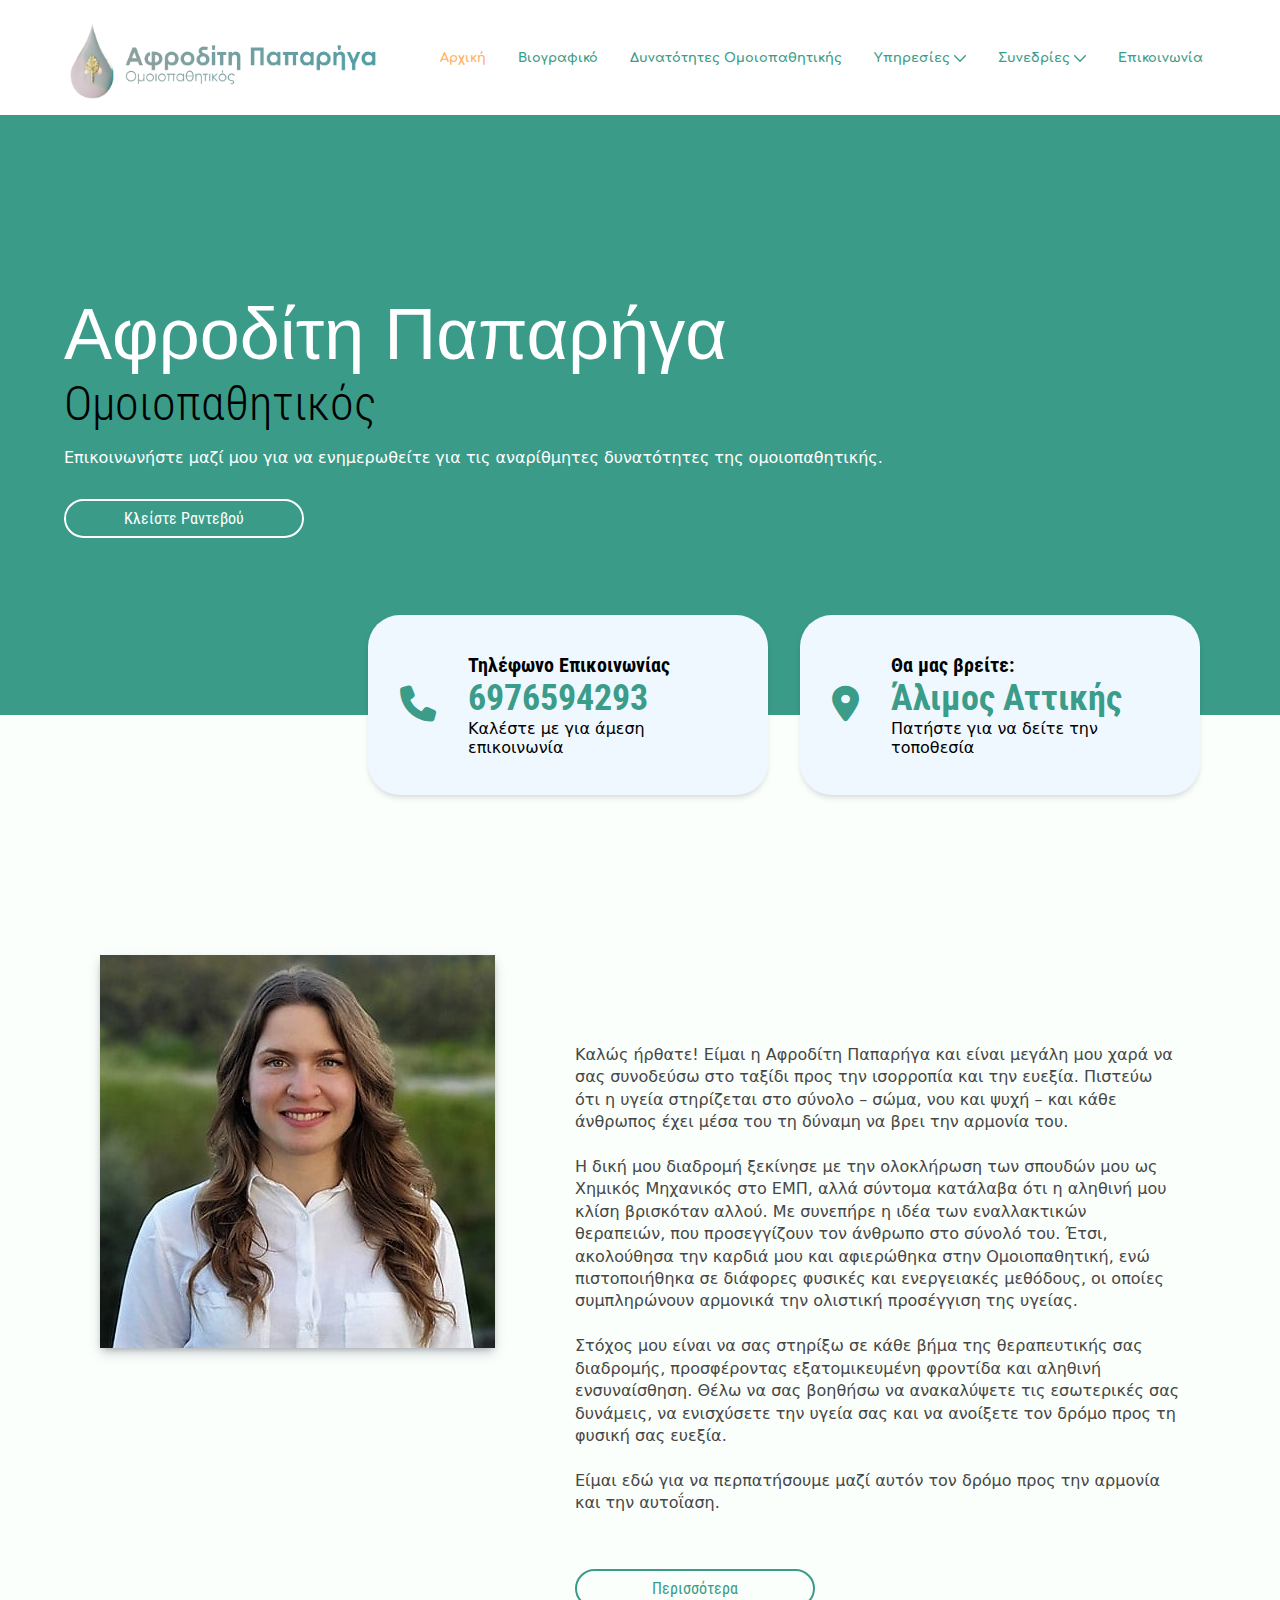
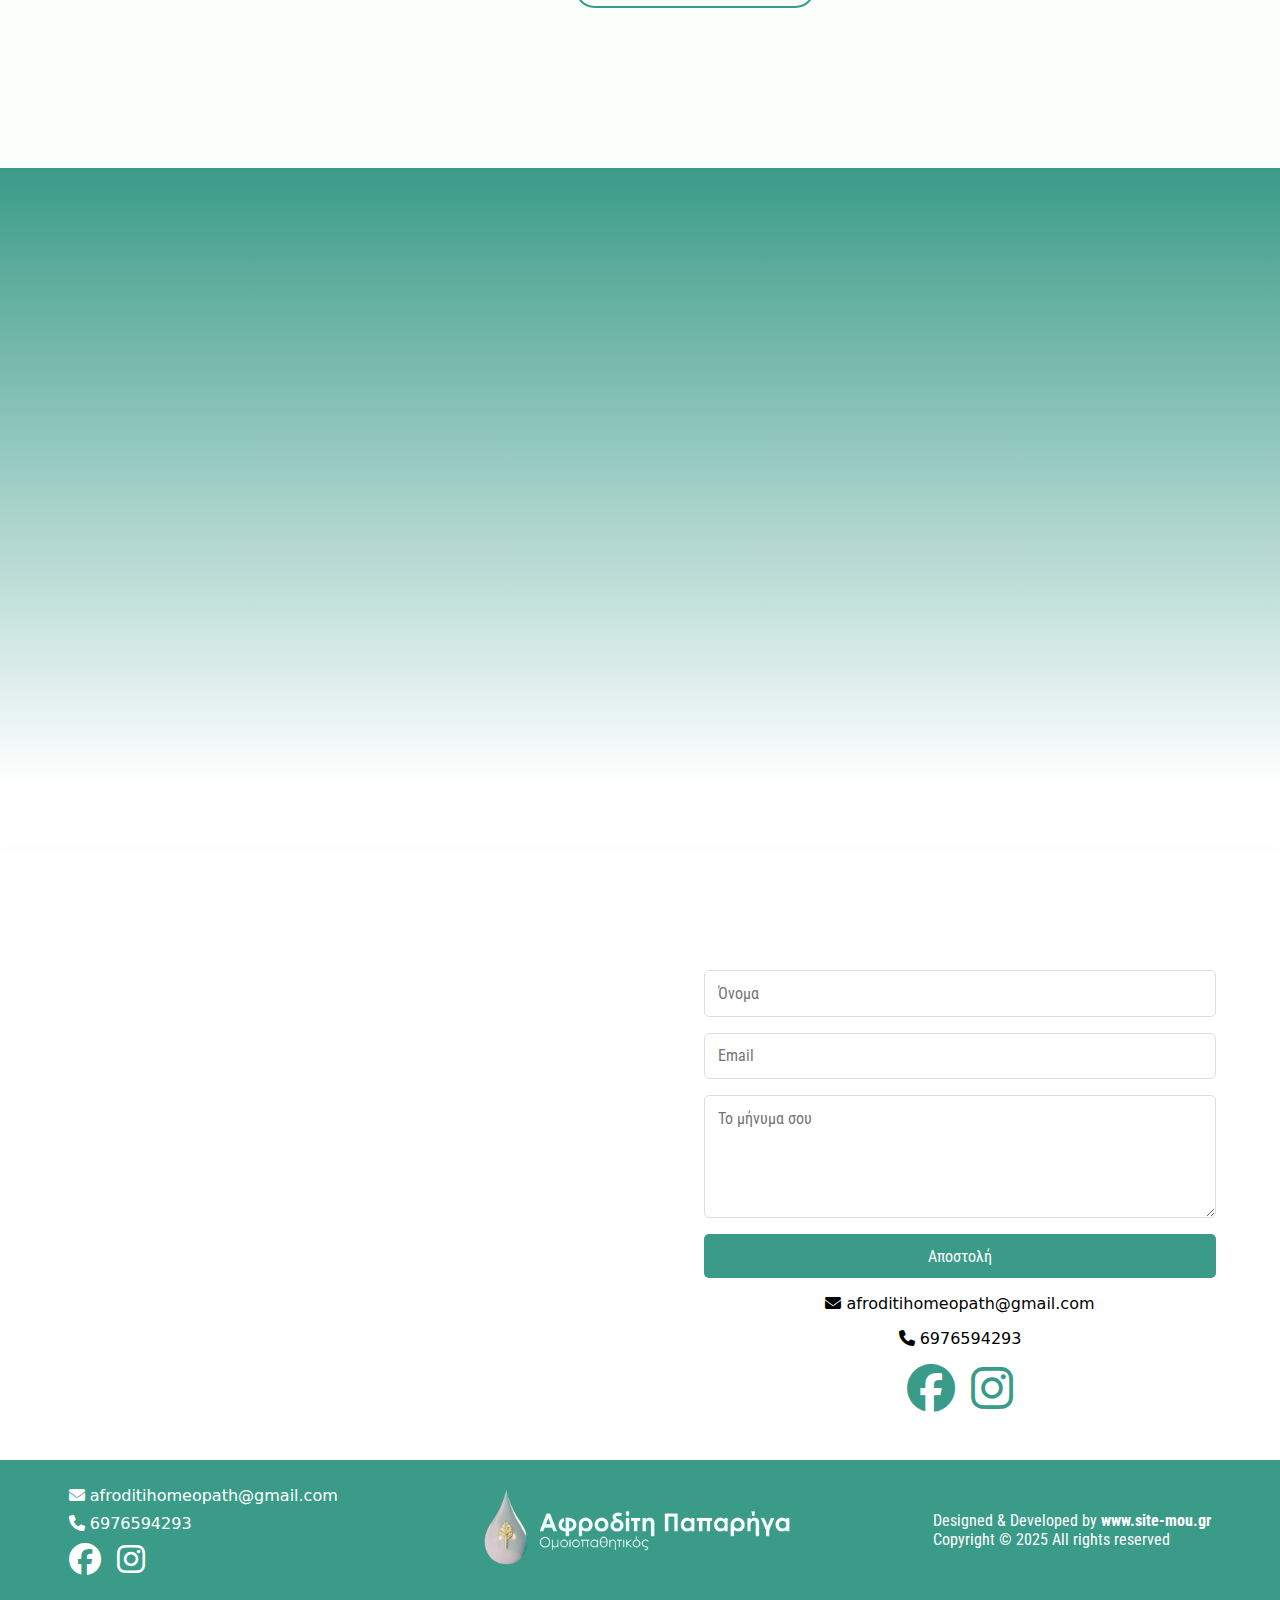
==== index.html @ df39980e "email form" ====
<!DOCTYPE html>
<html lang="en">
<head>
        <!-- SEO Meta Tags -->
    <title>Ομοιοπαθητικός Αφροδίτη Παπαρήγα - Φυσικές Θεραπείες & Ολιστική Υγεία</title>
    <meta name="description" content="Η Αφροδίτη Παπαρήγα, εξειδικευμένη ομοιοπαθητικός, προσφέρει φυσικές θεραπείες και εξατομικευμένη φροντίδα για την αποκατάσταση της υγείας σας. Κλείστε ραντεβού σήμερα!">
    <meta name="keywords" content="ομοιοπαθητικός, φυσικές θεραπείες, ομοιοπαθητική, ολιστική υγεία, Αθήνα">
    <meta name="author" content="Αφροδίτη Παπαρήγα">

    <!-- Open Graph / Facebook -->
    <meta property="og:type" content="website">
    <meta property="og:url" content="https://homeopath-afroditi.netlify.app/">
    <meta property="og:title" content="Ομοιοπαθητικός Αφροδίτη Παπαρήγα - Φυσικές Θεραπείες & Ολιστική Υγεία">
    <meta property="og:description" content="Εξειδικευμένη ομοιοπαθητικός, προσφέροντας εξατομικευμένες θεραπείες για τη φυσική αποκατάσταση της ισορροπίας του οργανισμού.">
    <meta property="og:image" content="https://homeopath-afroditi.netlify.app/images/logo3.png">
    <meta property="og:locale" content="el_GR">
    <meta property="og:site_name" content="Homeopath Afroditi">

    <!-- Twitter -->
    <meta property="twitter:card" content="summary_large_image">
    <meta property="twitter:url" content="https://homeopath-afroditi.netlify.app/">
    <meta property="twitter:title" content="Ομοιοπαθητικός Αφροδίτη Παπαρήγα - Φυσικές Θεραπείες & Ολιστική Υγεία">
    <meta property="twitter:description" content="Εξειδικευμένη ομοιοπαθητικός, προσφέροντας εξατομικευμένες θεραπείες για τη φυσική αποκατάσταση της ισορροπίας του οργανισμού.">
    <meta property="twitter:image" content="https://homeopath-afroditi.netlify.app/images/logo3.png">

    <!-- Structured Data -->
    <script type="application/ld+json">
    {
    "@context": "http://schema.org",
    "@type": "LocalBusiness",
    "name": "Αφροδίτη Παπαρήγα",
    "jobTitle": "Ομοιοπαθητικός",
    "description": "Εξειδικευμένη ομοιοπαθητικός με εμπειρία στην ολιστική προσέγγιση της υγείας, προσφέροντας εξατομικευμένες θεραπείες για τη φυσική αποκατάσταση της ισορροπίας του οργανισμού.",
    "email": "afroditihomeopath@gmail.com",
    "telephone": "+306976594293",
    "url": "https://homeopath-afroditi.netlify.app/",
    "sameAs": [
        "https://www.instagram.com/homeopath_afroditi/",
        "https://www.facebook.com/profile.php?id=100091454679012"
    ],
    "address": {
        "@type": "PostalAddress",
        "addressLocality": "Αθήνα",
        "addressCountry": "GR"
    }
    }
    </script>

    <!-- Breadcrumb Schema -->
    <script src="breadcrumb-schema.js"></script>

    <!-- Sitemap and Robots -->
    <link rel="sitemap" type="application/xml" title="Sitemap" href="https://homeopath-afroditi.netlify.app/sitemap.xml">
    <meta name="robots" content="index, follow">

    <!-- Favicon -->
    <link rel="icon" href="images/favicon.png" type="image/x-icon">
    <meta name="viewport" content="width=device-width, initial-scale=1.0">

    <link rel="stylesheet" href="https://cdnjs.cloudflare.com/ajax/libs/font-awesome/6.4.0/css/all.min.css">
    <link rel="stylesheet" href="/styles.css">
    <link rel="preconnect" href="https://fonts.googleapis.com">
    <link rel="preconnect" href="https://fonts.gstatic.com" crossorigin>
    <link href="https://fonts.googleapis.com/css2?family=Comfortaa:wght@300..700&family=Euphoria+Script&family=Ibarra+Real+Nova:ital,wght@0,400..700;1,400..700&family=Inter:ital,opsz,wght@0,14..32,100..900;1,14..32,100..900&family=Jura:wght@300..700&family=Montserrat:ital,wght@0,100..900;1,100..900&family=Nunito:ital,wght@0,200..1000;1,200..1000&family=Roboto+Condensed:ital,wght@0,100..900;1,100..900&family=Roboto:ital,wght@0,100..900;1,100..900&display=swap" rel="stylesheet">
</head>
<body>
    <header>
        <div class="header home">
            <a href="index.html" class="logo-container">
                <img src="/images/logo.png" alt="Λογότυπο Παπαρήγα Αφροδίτη" class="logo">
            </a>
            <div class="burger-menu">&#9776;</div>
            <nav>
                <ul>
                    <li><a href="index.html" class="nav-item" style="color: #FFB162;">Αρχική</a></li>
                    <li><a href="bio.html" class="nav-item">Βιογραφικό</a></li>
                    <li class="nav-item dropdown">
                        <a href="dunatotites_omoiopathitikis.html" class="nav-link">Δυνατότητες&nbsp;Ομοιοπαθητικής</a>
                        <ul class="dropdown-menu">
                            <li><a href="dunatotites_omoiopathitikis.html#dermatika">Διαχείριση Δερματικών</a></li>
                            <li><a href="dunatotites_omoiopathitikis.html#autoanosa">Διαχείριση Αυτοάνοσων Νοσημάτων</a></li>
                            <li><a href="dunatotites_omoiopathitikis.html#ormonika">Αποκατάσταση Ορμονικής Ισορροπίας</a></li>
                            <li><a href="dunatotites_omoiopathitikis.html#xronia">Αντιμετώπιση Χρόνιων Πόνων</a></li>
                            <li><a href="dunatotites_omoiopathitikis.html#agxos">Διαχείριση Άγχους και Στρες</a></li>
                            <li><a href="dunatotites_omoiopathitikis.html#pepsi">Βελτίωση Πέψης και Υγείας Εντέρου</a></li>
                            <li><a href="dunatotites_omoiopathitikis.html#enisxisi">Ενίσχυση του Ανοσοποιητικού Συστήματος</a></li>
                            <li><a href="dunatotites_omoiopathitikis.html#ipnos">Βελτίωση του Ύπνου</a></li>
                            <li><a href="dunatotites_omoiopathitikis.html#detox">DETOX- Αποτοξίνωση και Καθαρισμός Σώματος</a></li>
                        </ul>
                    </li>
                    <li class="nav-item dropdown">
                        <a href="services/omoiopathitiki.html" class="nav-link">Υπηρεσίες&nbsp;<img src="images/line-angle-down-icon.svg" alt="^"></a>
                        <ul class="dropdown-menu">
                            <li><a href="services/omoiopathitiki.html">Ομοιοπαθητική</a></li>
                            <li><a href="services/fisiki_upostiriksi.html">Συμπληρωματικά Συστήματα Φυσικής Υποστήριξης του οργανισμού</a></li>
                            <li><a href="services/energiakes_therapeies.html">Ενεργειακές Θεραπείες</a></li>
                        </ul>
                    </li>
                    <li class="nav-item dropdown">
                        <a href="services/diazosis.html" class="nav-link">Συνεδρίες&nbsp;<img src="images/line-angle-down-icon.svg" alt="^"></a>
                        <ul class="dropdown-menu">
                            <li><a href="/services/onlinesession.html">Διαδικτυακές Συνεδρίες</a></li>
                            <li><a href="services/diazosis.html">Δια Ζώσης Συνεδρίες</a></li>
                        </ul>
                    </li>
                    <li class="nav-item dropdown-mobile">
                        <div class="nav-link">Δυνατότητες&nbsp;Ομοιοπαθητικής&nbsp;<img src="images/line-angle-down-icon.svg" alt="^"></div>
                        <ul class="dropdown-menu-mobile">
                            <li><a href="dunatotites_omoiopathitikis.html#dermatika">Διαχείριση Δερματικών</a></li>
                            <li><a href="dunatotites_omoiopathitikis.html#autoanosa">Διαχείριση Αυτοάνοσων Νοσημάτων</a></li>
                            <li><a href="dunatotites_omoiopathitikis.html#ormonika">Αποκατάσταση Ορμονικής Ισορροπίας</a></li>
                            <li><a href="dunatotites_omoiopathitikis.html#xronia">Αντιμετώπιση Χρόνιων Πόνων</a></li>
                            <li><a href="dunatotites_omoiopathitikis.html#agxos">Διαχείριση Άγχους και Στρες</a></li>
                            <li><a href="dunatotites_omoiopathitikis.html#pepsi">Βελτίωση Πέψης και Υγείας Εντέρου</a></li>
                            <li><a href="dunatotites_omoiopathitikis.html#enisxisi">Ενίσχυση του Ανοσοποιητικού Συστήματος</a></li>
                            <li><a href="dunatotites_omoiopathitikis.html#ipnos">Βελτίωση του Ύπνου</a></li>
                            <li><a href="dunatotites_omoiopathitikis.html#detox">DETOX- Αποτοξίνωση και Καθαρισμός Σώματος</a></li>
                        </ul>
                    </li>
                    <li class="nav-item dropdown-mobile">
                        <div class="nav-link">Υπηρεσίες&nbsp;<img src="images/line-angle-down-icon.svg" alt="^"></div>
                        <ul class="dropdown-menu-mobile">
                            <li><a href="services/omoiopathitiki.html">Ομοιοπαθητική</a></li>
                            <li><a href="services/fisiki_upostiriksi.html">Συμπληρωματικά Συστήματα Φυσικής Υποστήριξης του οργανισμού</a></li>
                            <li><a href="services/energiakes_therapeies.html">Ενεργειακές Θεραπείες</a></li>
                        </ul>
                    </li>
                    <li class="nav-item dropdown-mobile">
                        <div class="nav-link">Συνεδρίες&nbsp;<img src="images/line-angle-down-icon.svg" alt="^"></div>
                        <ul class="dropdown-menu-mobile">
                            <li><a href="/services/onlinesession.html">Διαδικτυακές Συνεδρίες</a></li>
                            <li><a href="services/diazosis.html">Δια Ζώσης Συνεδρίες</a></li>
                        </ul>
                    </li>                    
                    <li><a href="contact.html" class="nav-item">Επικοινωνία</a></li>
                    <li>
                        <div class="nav-footer">
                            <img src="/images/logo.png" alt="Λογότυπο Αφροδίτη Παπαρήγα" class="logo">

                            <a href="mailto: afroditihomeopath@gmail.com">
                                <p><i class="fas fa-envelope"></i> afroditihomeopath@gmail.com</p>
                            </a>
                            <a href="tel:+306976594293">
                                <p><i class="fas fa-phone"></i> 6976594293</p>
                            </a>
                            <div class="social-icons">
                                <a href="https://www.facebook.com/profile.php?id=100091454679012" class="social-icon" aria-label="Facebook"><i class="fab fa-facebook"></i></a>
                                <a href="https://www.instagram.com/homeopath_afroditi/" class="social-icon" aria-label="Instagram"><i class="fab fa-instagram"></i></a>
                            </div>
                        </div>
                    </li>
                </ul>
            </nav>
        </div>
    </header>

    
    <section class="hero" id="home">
        <div class="hero-left">
            <h1>Αφροδίτη Παπαρήγα</h1>
            <h2>Ομοιοπαθητικός</h2>
            <p>Επικοινωνήστε μαζί μου για να ενημερωθείτε για τις αναρίθμητες δυνατότητες της oμοιοπαθητικής.</p>
            <a href="contact.html"><button class="hero-button">Κλείστε Ραντεβού</button></a>
        </div>
        <div class="hero-right">
            <div class="photo active" style="background-image: url('/images/homeopathy_hero4.jpg');"></div>
            <div class="photo" style="background-image: url('/images/homeopathy_hero5.jpg');"></div>
            <div class="photo" style="background-image: url('/images/homeopathy_hero6.jpg');"></div>
        </div>
        <div class="hero-contact">
            <div class="hero-contact-details">
                <div>
                    <h3><i class="fas fa-phone"></i></h3>
                </div>
                <div class="flex-container">
                    <h5>Τηλέφωνο Επικοινωνίας</h5>
                    <a href="tel:+306976594293">
                        <h3>6976594293</h3>
                    </a>
                    <p>Καλέστε με για άμεση επικοινωνία</p>
                </div>
            </div>
            <div class="hero-contact-location">
                <div>
                    <h3><i class="fas fa-map-marker-alt"></i></h3>
                </div>
                <div class="flex-container">
                    <h5>Θα μας βρείτε:</h5>
                    <a href="https://www.google.com/maps/place/37%C2%B054'56.5%22N+23%C2%B043'15.6%22E/@37.91568,23.7184251,17z/data=!3m1!4b1!4m4!3m3!8m2!3d37.91568!4d23.721?entry=ttu&g_ep=EgoyMDI1MDEyNi4wIKXMDSoASAFQAw%3D%3D">
                        <h3>Άλιμος Αττικής</h3>
                    </a>
                    <p>Πατήστε για να δείτε την τοποθεσία</p>
                </div>
            </div>
        </div>
    </section>

    <section class="about">
        <div class="about-container">
            <img src="images/profile.jpg" alt="Αφροδίτη Παπαρήγα profile photo">
            <div class="liga-logia"> 
                <h2>Σχετικά με εμένα</h2>
                <p>Καλώς ήρθατε! Είμαι η Αφροδίτη Παπαρήγα και είναι μεγάλη μου χαρά να σας
                    συνοδεύσω στο ταξίδι προς την ισορροπία και την ευεξία. Πιστεύω ότι η υγεία
                    στηρίζεται στο σύνολο – σώμα, νου και ψυχή – και κάθε άνθρωπος έχει μέσα του τη
                    δύναμη να βρει την αρμονία του.
                    <br><br>
                    Η δική μου διαδρομή ξεκίνησε με την ολοκλήρωση των σπουδών μου ως Χημικός
                    Μηχανικός στο ΕΜΠ, αλλά σύντομα κατάλαβα ότι η αληθινή μου κλίση βρισκόταν
                    αλλού. Με συνεπήρε η ιδέα των εναλλακτικών θεραπειών, που προσεγγίζουν τον
                    άνθρωπο στο σύνολό του. Έτσι, ακολούθησα την καρδιά μου και αφιερώθηκα στην
                    Ομοιοπαθητική, ενώ πιστοποιήθηκα σε διάφορες φυσικές και ενεργειακές μεθόδους,
                    οι οποίες συμπληρώνουν αρμονικά την ολιστική προσέγγιση της υγείας.
                    
                    <br><br>
                    Στόχος μου είναι να σας στηρίξω σε κάθε βήμα της θεραπευτικής σας διαδρομής,
                    προσφέροντας εξατομικευμένη φροντίδα και αληθινή ενσυναίσθηση. Θέλω να σας
                    βοηθήσω να ανακαλύψετε τις εσωτερικές σας δυνάμεις, να ενισχύσετε την υγεία σας
                    και να ανοίξετε τον δρόμο προς τη φυσική σας ευεξία.
                    
                    <br><br>
                    Είμαι εδώ για να περπατήσουμε μαζί αυτόν τον δρόμο προς την αρμονία και την
                    αυτοΐαση.
                    <br><br>
                </p>
                <a href="bio.html"><button>Περισσότερα</button></a>
            </div>
        </div>
    </section>

    <section class="services" id="services">
        <div class="services-top">
            <div class="services-top-left">
                <h2>Υπηρεσίες</h2>
            </div>
        </div>
        <div class="services-tabs">
            <div class="tab">
                <a href="services/omoiopathitiki.html">
                    <div class="image-container"></div>
                    <div class="tab-container">
                        <h5>Ομοιοπαθητική</h5>
                        <p>Η ομοιοπαθητική είναι ένα φυσικό και ολιστικό θεραπευτικό σύστημα που βασίζεται στην αρχή «το όμοιο θεραπεύει το όμοιο».</p>
                            <h6><b>ΔΙΑΒΑΣΤΕ ΠΕΡΙΣΣΟΤΕΡΑ</b></h6>
                    </div>
                </a>
            </div>
            <div class="tab">
                <a href="services/fisiki_upostiriksi.html">
                    <div class="image-container1"></div>
                    <div class="tab-container">
                        <h5>Φυσική Υποστήριξη Υγείας</h5>
                        <p>Συμπληρωματικά Συστήματα Φυσικής Υποστήριξης του οργανισμού</p>
                        <h6><b>ΔΙΑΒΑΣΤΕ ΠΕΡΙΣΣΟΤΕΡΑ</b></h6>
                    </div>
                </a>
            </div>
            <div class="tab">
                <a href="services/energiakes_therapeies.html">
                    <div class="image-container2"></div>
                    <div class="tab-container">
                        <h5>Ενεργειακές Θεραπείες</h5>
                        <p>Η ενεργειακή θεραπεία αποσκοπεί στο να αποκαταστήσει την αρμονία και ισορροπία στο ενεργειακό, άρα και ψυχοσωματικό, μας πεδίο.</p>
                        <h6><b>ΔΙΑΒΑΣΤΕ ΠΕΡΙΣΣΟΤΕΡΑ</b></h6>
                    </div>
                </a>
            </div>
        </div>
    </section>
    
    <section class="contact">
        <div class="contact-section">
            <div class="map-container">
                <iframe
                src="https://www.google.com/maps/embed?pb=!1m18!1m12!1m3!1d3145.3098784629986!2d23.7109552!3d37.9168548!2m3!1f0!2f0!3f0!3m2!1i1024!2i768!4f13.1!3m3!1m2!1s0x14a1be78a8d1aa9d%3A0xa00bd2f61afa8c0!2sAlimos!5e0!3m2!1sen!2s!4v1617609178933"
                allowfullscreen=""
                    loading="lazy">
                </iframe>
            </div>
            <div class="form-container">
                
                <h2>Στείλτε μας μήνυμα</h2>
                <form name="contact" method="POST" data-netlify="true">
                    <input type="text" name="name" placeholder="Όνομα" required>
                    <input type="email" name="email" placeholder="Email" required>
                    <textarea name="message" rows="5" placeholder="Το μήνυμα σου" required></textarea>
                    <button type="submit">Αποστολή</button>
                </form>
                <div class="social-container">
                    <p><i class="fas fa-envelope"></i> afroditihomeopath@gmail.com</p>
                    <p><i class="fas fa-phone"></i> 6976594293</p>
                    <div class="social-icons">
                        <a href="https://www.facebook.com/profile.php?id=100091454679012" class="social-icon" aria-label="Facebook"><i class="fab fa-facebook"></i></a>
                        <a href="https://www.instagram.com/homeopath_afroditi/" class="social-icon" aria-label="Instagram"><i class="fab fa-instagram"></i></a>
                    </div>
                </div>
            </div>
        </div>
    </section>

    <footer class="footer">
        <div class="footer-left">
            <p><i class="fas fa-envelope"></i> afroditihomeopath@gmail.com</p>
            <p><i class="fas fa-phone"></i> 6976594293</p>
            <div class="social-icons">
                <a href="https://www.facebook.com/profile.php?id=100091454679012" class="social-icon" aria-label="Facebook"><i class="fab fa-facebook"></i></a>
                <a href="https://www.instagram.com/homeopath_afroditi/" class="social-icon" aria-label="Instagram"><i class="fab fa-instagram"></i></a>
            </div>
        </div>
        <a href="index.html"><img src="images/logo_white.png" alt="Αφροδίτη Παπαρήγα λευκό logo" class="footer-logo"></a>

        <div class="footer-rights">
            <div class="copy">Designed & Developed by <a href="https://www.site-mou.gr/"><b>www.site-mou.gr</b></a>            </div>
            <div class="copy"> Copyright © 2025 All rights reserved</div>
        </div>
    </footer>
    <script src="script.js" defer></script>

</body>
</html>
---- styles.css ----
*{
    margin: 0;
    padding: 0;
    box-sizing: border-box;
    font-family:'Roboto Condensed', 'PFDinDisplayPro-Regular',system-ui;
}

@font-face {
    font-family: 'PFDinDisplayPro-Regular';
    font-style: normal;
    font-weight: normal;
    src: local('PFDinDisplayPro-Regular'), url('PFDinDisplayPro-Regular.woff') format('woff');
}

h1{ font-size: 72px;
    opacity: 0;
    transform: translateY(100px);
    transition: opacity 1s ease, transform 1s ease;}

h2{ font-size: 48px;
    opacity: 0;
    transform: translateY(50px);
    transition: opacity 1s ease, transform 1s ease;}

h3{ font-size: 36px;}

h4{ font-size: 24px;}

h5{ font-size: 20px;}

h6{ font-size: 16px;}

p{
    font-size: 1rem;
    font-weight: 300;
    font-family: system-ui, -apple-system, BlinkMacSystemFont, 'Segoe UI', Roboto, Oxygen, Ubuntu, Cantarell, 'Open Sans', 'Helvetica Neue', sans-serif;
}

/* HERO SECTION  */
.hero{
    background-color: #3A9B88;
    position: relative;
}
.hero-left{
    height: 100%;
    position: absolute;
    top: 0rem;
    z-index: 1;
    display: flex;
    flex-direction: column;
    align-items: start;
    justify-content: center;
    padding-left: 4rem;
}
.hero h1{
    color: white;
    font-family: 'Georgia',sans-serif;
    font-weight: 400;
}
.hero h2{
    margin-bottom: 1rem;
    font-weight: 300;
    /* font-family: 'Georgia',sans-serif; */

}
.hero-right{
    width: 100%;
    position: relative;
    height: 600px; 
    overflow: hidden;
}
.hero p{
    color: white;
    margin-bottom: 2rem;
    font-family:'' system-ui, -apple-system, BlinkMacSystemFont, 'Segoe UI', Roboto, Oxygen, Ubuntu, Cantarell, 'Open Sans', 'Helvetica Neue', sans-serif;
}
.photo {
    position: absolute;
    top: 0;
    left: 0;
    width: 100%;
    height: 100%;
    background-size: cover;
    background-position: center;
    opacity: 0;
    transform: scale(0.9);
    transition: transform 5s ease, opacity 3s ease;
  }
  
  .photo.active {
    opacity: 1;
    transform: scale(1.2); 
  }

    h1.show{
        opacity: 1;
        transform: translateY(0);
    }
    h2.show{
        opacity: 1;
        transform: translateY(0);
    }
    .hero-contact{
        position: absolute;
        width: 100%;
        bottom: -5rem;
        z-index: 999;
        display: flex;
        align-items: center;
        justify-content: end;
        gap: 2rem;
        padding-right: 5rem;
    }
    .hero-contact p{
        color: black;
    }
    .hero-contact-details, .hero-contact-location{
        display: flex;
        background-color: rgba(240, 248, 255,1);
        flex-direction: row;
        align-items: center;
        justify-content: center;
        border-radius: 2rem;
        padding: 1rem 2rem;
        gap: 2rem;
        width: 400px;
        height: 180px;
        box-shadow: rgba(0, 0, 0, 0.1) 0px 4px 6px -1px, rgba(0, 0, 0, 0.06) 0px 2px 4px -1px;
    }
    .hero-contact-social{
        display: flex;
        background-color: rgba(240, 248, 255,1);
        flex-direction: column;
        align-items: center;
        justify-content: center;
        border-radius: 2rem;
        padding: 1rem 2rem;
        gap: 0;
        width: 400px;
        height: 180px;
        box-shadow: rgba(0, 0, 0, 0.1) 0px 4px 6px -1px, rgba(0, 0, 0, 0.06) 0px 2px 4px -1px;
    }
    .hero-contact-social .social-icons i{
        font-size: 4rem;
    }
    .hero-contact h3{
        color: #3a9c89;
    }
    .hero-contact h1{
        color: hsl(168, 46%, 42%);
    }
    .hero-contact a{
        text-decoration: none;
    }

    .flex-container{
        display: flex;
        flex-direction: column;
        align-items: start;
        height: 100%;
        justify-content:center;
    }
    .flex-container p{
        margin: 0;
    }

@media (width<1000px) {
    .hero-contact{
        position: absolute;
        gap: 1rem;
        padding-right: 0;
        justify-content: center;
    }
    .hero-contact-details, .hero-contact-location, .hero-contact-social{
        width: 340px;
        height: 160px;
    }
    .hero-contact h3{
        font-size: 28px;
    }
    .hero-contact h1{
        font-size: 3rem;
    }
    .hero-contact a{
        text-decoration: none;
    }
    
}
@media (width<550px) {
    .hero-contact p, .hero-contact h5{
        display: none;
    }
    .bio  .hero-contact p{
        display: block;
    }
    .hero p {
        max-width: 300px;
    }
    .hero-right{
        height: 520px;
    }
    .hero-contact-details, .hero-contact-location, .hero-contact-social{
        width: 160px;
        height: 70px;
        padding: 1rem;
        gap: 1rem;
    }
    .hero-contact h3{
        font-size: 18px;
    }
    .hero h1{
        font-size: 3rem;
    }
    .hero-contact h1{
        font-size: 1.5rem;
    }
    .hero h2{
        font-size: 2.2rem;
        font-weight: 400;
    }
    .hero-contact a{
        text-decoration: none;
    }    
    .hero-contact{
        bottom: -2rem;
        z-index: 999;
        display: flex;
        align-items: center;
        justify-content: center;
        gap: 1rem;
    }
}

/* HEADER */

header{
    width: 100%;
}
.header{
    max-width: 1200px;
    margin: 0 auto;
    height: 115px;
    display: flex;
    flex-direction: row;
    align-items: center;
    justify-content: space-around;
    position: relative;
}
.logo{
    width: auto;
    height: 5rem;
}
.logo-container{
    padding-top:
    0.8rem;
}

/* BUTTONS */
button{
    padding: 0.5rem 1rem;
    width: 15rem;
    border: none;
    border-radius: 2rem;
    font-size: 1rem;
    font-weight: 400;
    cursor: pointer;
    background-color: transparent;
    border: 2px solid white;
    color: white;
    transition: background-color ease 0.3s ;
}
button:hover{
    background-color: rgba(199, 199, 199,0.2);
}
.hero-button{
    opacity: 0;
    transform: translateY(150px);
    transition: opacity 1s ease, transform 1s ease;
}
.hero-button.show{
    opacity: 1;
    transform: translateY(0);
}


/* NAVIGATION */


nav ul{
    display: flex;
    align-items: center;   
}
nav li{
    list-style-type: none;
}
nav a{
    text-decoration: none;
    color: #3a9c89;
    font-size: 0.8rem;
    font-weight: 700;
    transition: color 0.3s ease;
    padding: 0.5rem 1rem;
    border-radius: 1rem;
    font-family: 'Comfortaa';
    letter-spacing: normal;
}
nav a:hover, .dropdown-mobile .nav-link:hover{
    color: #aa9242;
}
.nav-footer{
    display: none;
}

.nav-footer .social-icons{
    margin-left: 0.5rem;
    gap: 1rem;
    width: min-content;
}

hr{
    display: none;
}
nav img{
    width: 12px;
}
.burger-menu{
    display: none;
}
.dropdown-menu {
    display: none;
    position: absolute;
    top: 100%;
    /* left: 0; */
    background-color:#2d5e50  ;
    box-shadow: 0 4px 6px rgba(0, 0, 0, 0.1);
    padding: 1rem 0.6rem;
    border-radius: 1rem;
    list-style: none;
    z-index: 1000;
    width: 400px;
    opacity: 0;
    transform: translateY(100px);
    transition: opacity 1s ease-in-out, transform 1s ease-in-out;
}

.dropdown-menu.show{
    display: block;
    opacity: 1;
    transform: translateY(-42px);
}
/* Στυλ για τα items του dropdown */
.dropdown-menu li {
    padding: 2px 16px;
}

.dropdown-menu li a {
    text-decoration: none;
    color: #ffffff;
    display: block;
    font-size: 0.9rem;
    font-weight: 600;
    line-height: 20px;
}

.dropdown-menu li a:hover {
    background-color: #9EC1E4;
    border-radius: 8px;
}
.dropdown-mobile{
    display: none;
}
@media (width< 1200px) {
    nav a{
        font-size: 0.9rem;
    }
    nav ul{
        gap: 0;
    }
}

@media (width< 1000px) {
    nav {
        position: fixed;
        top: 0;
        right: -100%;
        width: 350px;
        height: 100vh;
        flex-direction: column;
        align-items: start;
        box-shadow: -2px 0 5px rgba(0, 0, 0, 0.2);
        transition: right 0.3s ease-in-out;
        z-index: 9998;
        background-color: #032c2c;
    }
    nav ul{
        flex-direction: column;
        width: 100%;
        height: 100vh;
        padding: 10px;
    }
    nav ul li{
        width: 100%;
        padding: 2px 0;
    }
    nav ul li a{
        display: block;
        width: 100%;
        padding: 10px;
    }
    nav.active{
        right: 0;
    }
    .nav-footer.active{
        display: block;
    }
    .nav-footer a{
        padding: 0;
    }
    
    .nav-footer{
        display: flex;
        align-items: start;
        justify-content: start;
        flex-direction: column;
        margin-top: 5rem;
    }
    nav p{
        font-size: 1.2rem;
        text-align: start;
        margin-bottom: 1rem;
        padding-left: 1rem;
    }

    nav .social-icons{
        display: flex;
        justify-content: start;
        margin-top: 3rem;
    }
    nav .social-icons i{
        font-size: 3rem;
        
    }
    .header{
        height: auto;
        /* flex-direction: column; */
        padding-bottom: 1rem;
        position: relative;
    }
    .burger-menu {
        display: block;
        position: relative;
        font-size: 32px;
        cursor: pointer;
        color: #3A9B88;
        z-index: 9999; /* Higher than nav */
    }
    
    .burger-menu.open {
        font-size: 32px;
        transition: all ease 0.7s;
        color: white;
    }
    .close-menu {
        font-size: 30px;
        cursor: pointer;
        align-self: flex-end;
    }
    .logo, .footer-logo{
        height: 4.2rem;
    }
    .dropdown-menu {
        display: none;
        position: absolute;
        top: 100%;
        /* left: 0; */
        background-color:#2d5e50  ;
        box-shadow: 0 4px 6px rgba(0, 0, 0, 0.1);
        padding: 1rem;
        border-radius: 1rem;
        list-style: none;
        z-index: 1000;
        width: 100%;
        opacity: 0;
        transform: translateY(100px);
        transition: opacity 1s ease-in-out, transform 1s ease-in-out;
    }
    
    .dropdown-menu.show{
        display: block;
        opacity: 1;
        transform: translateY(-200px);
    }
    .dropdown{
        display: none;
    }
    .dropdown-menu-mobile{
        display: none;
        opacity: 0;
        height: min-content;
    }
    .dropdown-mobile{
        display: block;
    }
    .dropdown-menu-mobile.show{
        display: block;
        opacity: 1;
    }
    .dropdown-menu-mobile.close{
        display: none;
    }
    
    .nav-link{
        text-decoration: none;
        color: #3a9c89;
        font-weight: 700;
        padding: 0.5rem 0.65rem;
        font-family: 'Comfortaa';
        cursor: pointer;
        font-size: 0.9rem;
        width: fit-content;
    }
}
@media (width< 550px) {

    nav { 
        overflow: scroll;
        padding-top: 5rem;
    }
   nav li a, .nav-link{
    font-size: 1.2rem;
    color: #86b8aa;
   }
   .dropdown-menu-mobile li a{
        font-size: 1rem;
        color: #2f7d6e;
   } 
   .dropdown-menu-mobile li a:hover{
    font-size: 1rem;
    color: #41aa95;
} 
   nav .social-icons{
    margin-top: 1rem;
   }
   nav p{
    font-size: 1rem;
    font-weight: 200;
   }
   .nav-footer{
    padding-top: 0.7rem;
   }
   .text-animation{
    text-align: center;
   }
}


/* ABOUT AFRODITI */

.about{
    background-color: #fafffb;
    padding: 15rem 0 10rem;
    width: 100%;
    display: flex;
    justify-content: center;
}
.about-container{
    display: flex;
    align-items: start;
    max-width: 1080px;
    gap: 5rem;
}
.liga-logia{
    display: flex;
    flex-direction: column;
    justify-content: center;
    align-items: start;
    gap: 2rem;
    color: #3A9B88;
}
.about img{
    width: 400px;
    box-shadow: rgba(50, 50, 93, 0.25) 0px 6px 12px -2px, rgba(0, 0, 0, 0.3) 0px 3px 7px -3px;
}
.about button{
    color: #3A9B88;
    border: 2px solid #3A9B88;
}
.about button:hover{
    background-color:#3A9B88;
    color: white;
}
.about p{
    max-width: 760px;
    color: rgb(70, 70, 70);
    line-height: 1.4rem;
}

@media (width< 1200px) {
    .about img{
        width: 350px;
    }
    .about-container{
        gap: 5rem;
    }
}

@media (width< 1000px) {


    .about h2{
        font-size: 40px;
    }
    .liga-logia{
        gap: 1rem;
    }
    .about button {
        padding: 8px 0;
    }

    .about p{
        max-width: 700px;
    }
    .about-container{
        gap: 2rem;
        display: flex;
        flex-direction: column;
        align-items: center;
    }
}
@media (width< 550px) {
    .about{
        padding: 8rem 0 3rem;
    }
    .liga-logia h2{
        text-align: start;
    }
    .liga-logia{
        align-items: center;
    }
    .about p{
        text-align: start;
        margin-bottom: 1rem;
        max-width: 300px;
    }
    .about h2{
        font-size: 32px;
        padding: 0 3rem;
    }
    .about img{
        width: 300px;
    }

}

/* SERVICES  */
.services{
    width: 100%;
    background-image: linear-gradient(to bottom, #3a9b88, white);
    background-color: #3A9B88;
    display: flex;
    flex-direction: column;
    align-items: center;
    padding: 2rem 0;
    position: relative;
    /* height: 500px; */
    margin-bottom: 4rem;
}
.services-top{
    width: 100%;
    display: flex;
    justify-content: center;
    padding: 2rem 4rem;
}

.services img{
    width: 100%;
}
.services-tabs{
    display: flex;
    justify-content: center;
    align-items: center;
    gap: 2rem;
    margin-bottom: 2rem;
}
.services h2{
    color: white;
    letter-spacing: 0.1rem;
}
.services h4{
    color: #3A9B88;
    margin-bottom: 0.6rem;
}
.services-top h4{
    color: #3A9B88;
}
.services h5{
    margin-bottom: 1rem;
}
.tab{
    display: flex;
    flex-direction: column;
    align-items: center;
    justify-content: center;
    width: 320px;
    height: 400px;
    border-top-left-radius: 30px;
    border-top-right-radius: 30px;
    overflow: hidden;
    box-shadow: 0 4px 10px rgba(0, 0, 0, 0.1), 
                0 2px 3px rgba(0, 0, 0, 0.05); 
    cursor: pointer;
    background-color: white;
/* FOR TABS EFFECT */
    opacity: 0;
    transform: translateX(-100px);
    transition: opacity 0.6s ease-out, transform 0.6s ease-out;
}
.tab a{
    text-decoration: none;
}
.tab.show {
    opacity: 1;
    transform: translateX(0);
}
.tab:hover{
    transform: translateY(2px);
}
.tab h3{
    margin-bottom: 1rem;
}
.tab h6{
    color: #3A9B88;
    transition: all 0.3s ease;
}
.tab h6:hover{
    color: #FFB162;
}
.tab p{
    max-width: 300px;
    margin-bottom: 1rem;
    color: rgb(119, 119, 119);
}
.tab-container{
    display: flex;
    flex-direction: column;
    justify-content: space-between;
    padding: 1rem 2rem 2rem;
    cursor: pointer;
    height: 220px;
}

.image-container{
    height: 200px;
    width: 100%;
    background-image: url(images/homeopathy.png);
    background-size: cover;
    background-position: center;
}
.image-container1{
    height: 200px;
    width: 100%;
    background-image: url(images/Gemotherapy.jpg);
    background-size: cover;
    background-position: center;
}
.image-container2{
    height: 200px;
    width: 100%;
    background-image: url(images/reiki.png);
    background-size: cover;
    background-position: center;
}
@media (width< 1000px) {
    .services-tabs{
        flex-wrap: wrap;
        justify-content: center;
        align-items: center;
        gap: 2rem;
        margin-bottom: 2rem;
    }
    .contact{
        position: relative;
    }
}

/* SOCIAL */

.title-container{
    display: flex;
    justify-content: center;
    align-items: center;
    background-color: #3A9B88;
    height: 130px;
    width: 100%;
}
.social-text{
    font-size: 44px;
    color: white;
}
/* CONTACT FORM */
.contact{
    margin: 0;
    padding: 0;
    display: flex;
    justify-content: center;
    align-items: center;
    width: 100%;
}
.contact-section {
    display: grid;
    grid-template-columns: 1fr 1fr;
    width: 100%;
    background: #fff;
    box-shadow: 0 4px 8px rgba(0, 0, 0, 0.1);
    overflow: hidden;
}

.map-container {
    height: 100%;
}

.map-container iframe {
    width: 100%;
    height: 100%;
    border: none;
}

.form-container {
    padding: 3rem 4rem;
    margin: 0;
}

.form-container h2 {
    color: #3A9B88;
    margin-bottom: 1rem;
    
}

.form-container form {
    display: flex;
    flex-direction: column;
}

.form-container input,
.form-container textarea,
.form-container button {
    margin-bottom: 1rem;
    padding: 0.8rem;
    border: 1px solid #ddd;
    border-radius: 5px;
    font-size: 1rem;
}

.form-container input:focus,
.form-container textarea:focus {
    outline: none;
    border-color: #3A9B88;
}

.form-container button {
    background-color: #3A9B88;
    color: #fff;
    border: none;
    cursor: pointer;
    width: 100%;
    transition: background-color 0.3s ease;
}

.form-container button:hover {
    background-color: #2f7d6e;
}
.form-container p{
    font-size: 1rem;
    margin-bottom: 1rem;
}

.social-icons{
    display: flex;
    gap: 1rem;
}
.social-icon i{
    transition: all ease 0.3s;
    font-size: 3rem;
    color: #3A9B88;
}
.social-icon i:hover{
    transform: translateY(-3px);
    color: #2f7d6e;
}
.social-container{
    display: flex;
    flex-direction: column;
    align-items: center;
}

@media (max-width: 1000px) {
    .contact-section {
        display: flex;
        flex-direction: column-reverse;
    }
    .contact-section:first-child{
        order: 2;
    }
    .contact-section:last-child{
        order: 1;
    }
    .map-container iframe{
        height: 400px;
    }
}
@media (max-width: 550px) {
    .form-container {
        padding: 1rem 4rem;
        margin-bottom: 2rem;
    }
}
footer{
    background-color: #3A9B88;
}
.footer{
    width: 100%;
    height: 140px;
    background-color: #3A9B88;
    display: flex;
    align-items: center;
    justify-content: space-around;
    color: white;
    position: relative;
}
.footer-rights{
    display: flex;
    flex-direction: column;
    align-items:start;
}
.footer-rights a{
    text-decoration: none;
    color: white;
}
.footer-container{
    /* max-width: 1080px; */
    margin: 0 auto;
    height: 160px;
    background-color: #3A9B88;
    display: flex;
    align-items: center;
    justify-content: space-around;
    color: white;
    position: relative;
    background-color: #3A9B88;
}

.footer .social-icons a i{
    font-size: 2rem;
    color: #ffffff;
}
.footer-left{
    display: flex;
    flex-direction: column;
    align-items: start;
    justify-content: center;
    gap: 0.6rem;
}
.footer-logo{
    height: 5rem;
}

@media (max-width: 1000px) {
    .footer-left{
        display: none;
    }
}
@media (max-width: 500px) {
    .footer{
        flex-direction: column;
        align-items: center;
        justify-content: center;
    }
    .footer-rights{
        align-items: center;
        flex-direction: column-reverse;
    }
    h1{
        font-size: 60px;
    }
    h2{
        font-size: 36px;
    }
}


.toc-container {
    background-color: #f9f9f9;
    padding: 20px;
    margin: 20px auto;
    width: 100%;
    max-width: 1100px;
    border-radius: 10px;
    box-shadow: 0 4px 8px rgba(0, 0, 0, 0.1);
}

.toc-container ul {
    list-style: none;
    padding: 0;
    margin: 0;
}

.toc-container li {
    margin: 10px 0;
}

.toc-container a {
    text-decoration: none;
    /* color: #FFB162; */
    color: #59af97;
    font-family: 'Nunito', sans-serif;
    font-size: 18px;
    font-weight: 400;
    transition: color 0.3s;
}

.toc-container a:hover {
    color: #FFB162;
}

nav a{
    line-height: 1.2rem;
}


  .top-button {
    height: 40px;
    width: 220px;
    display: none;
    position: fixed;
    bottom: 50px;
    background-color: #2f7d6d88;
    color: white;
    border: none;
    border-radius: 8px;
    padding: 10px 15px;
    font-size: 16px;
    cursor: pointer;
    box-shadow: 0 4px 6px rgba(0, 0, 0, 0.1);
    transition: opacity 0.3s ease, transform 0.3s ease;
    z-index: 9999;
  }
  
  .top-button:hover {
    background-color: #FFB162;
  }
  
  .top-button.show {
    display: block;
    opacity: 1;
    transform: translateY(0);
  }
  
  .top-button.hide {
    opacity: 0;
    transform: translateY(20px);
  }
  .sticky-bottom {
    position: absolute !important;
    bottom: auto;
  }

  .cursor {
    display: inline-block;
    font-weight: bold;
    animation: blink 0.8s step-start infinite;
    margin: 0;
    padding: 0;
    font-size: 2.4rem;
    color: white;
}
@keyframes blink {
    50% {
        opacity: 0;
    }
}
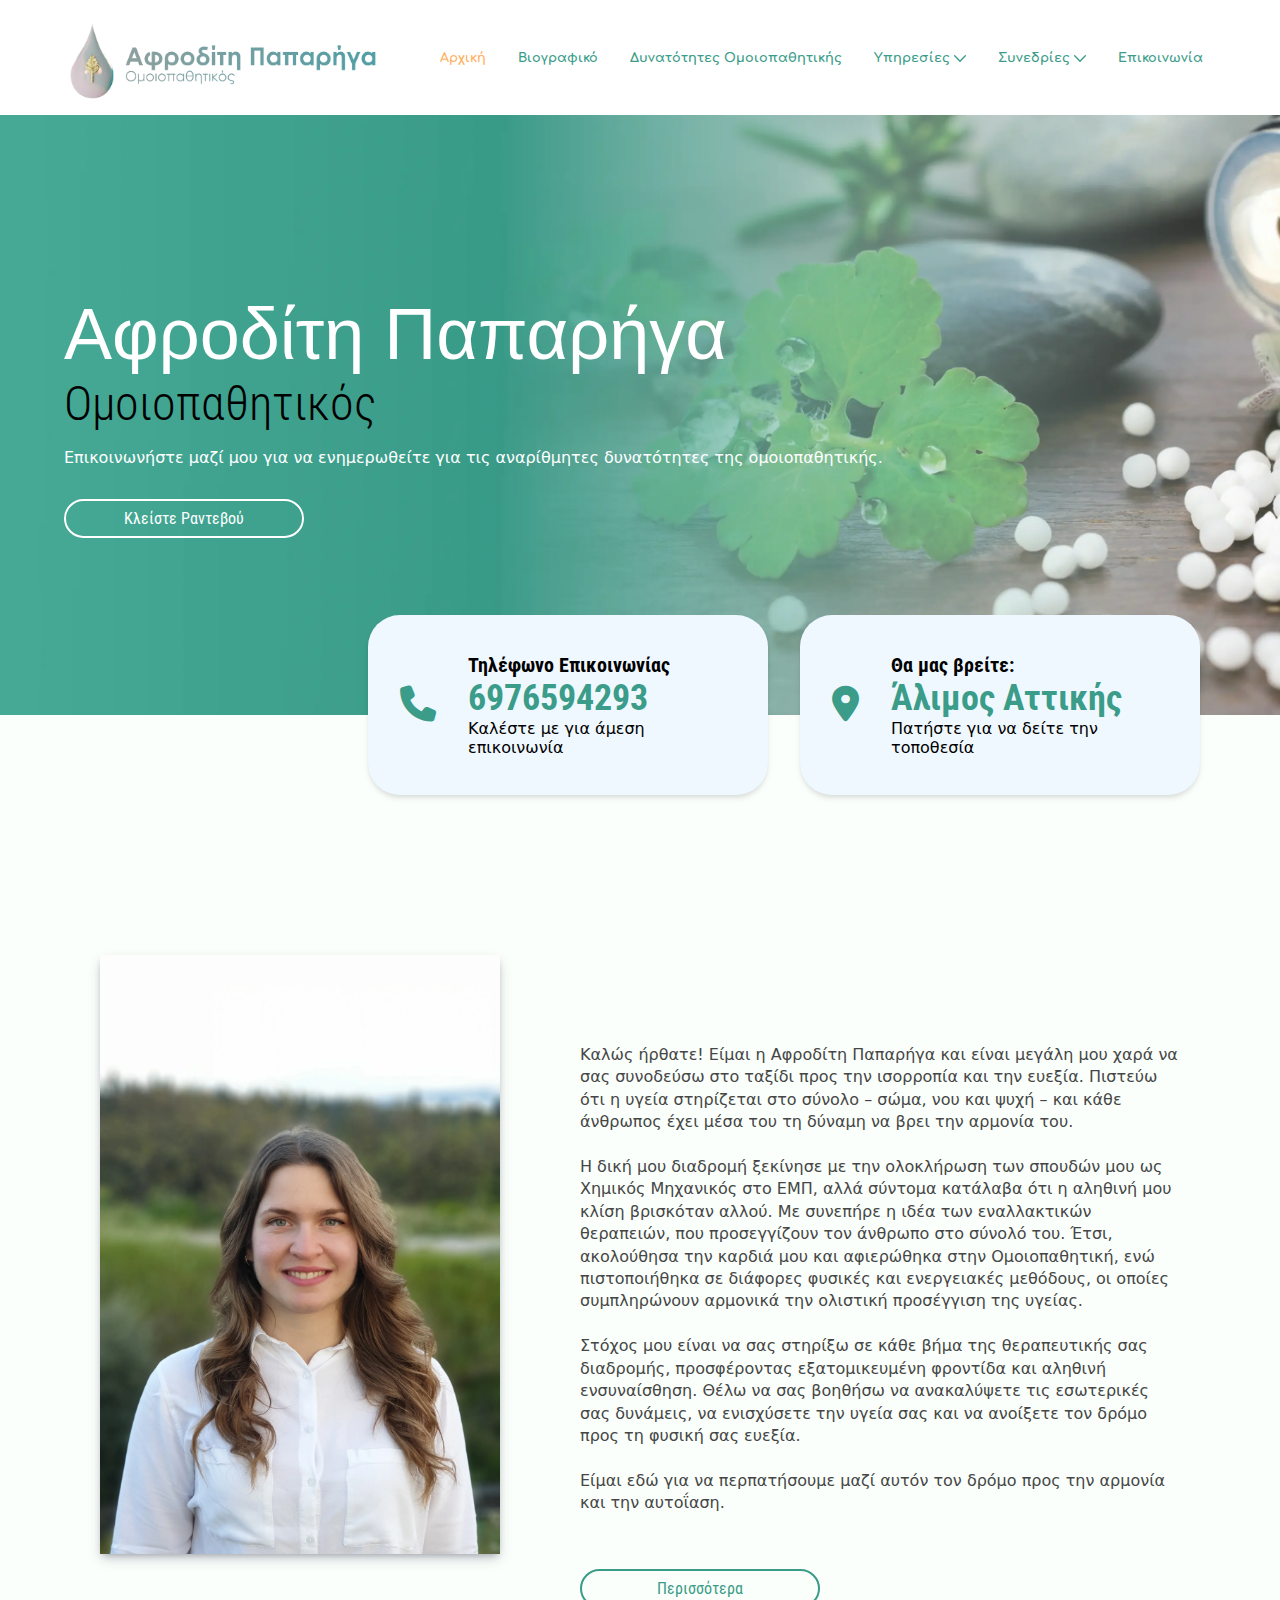
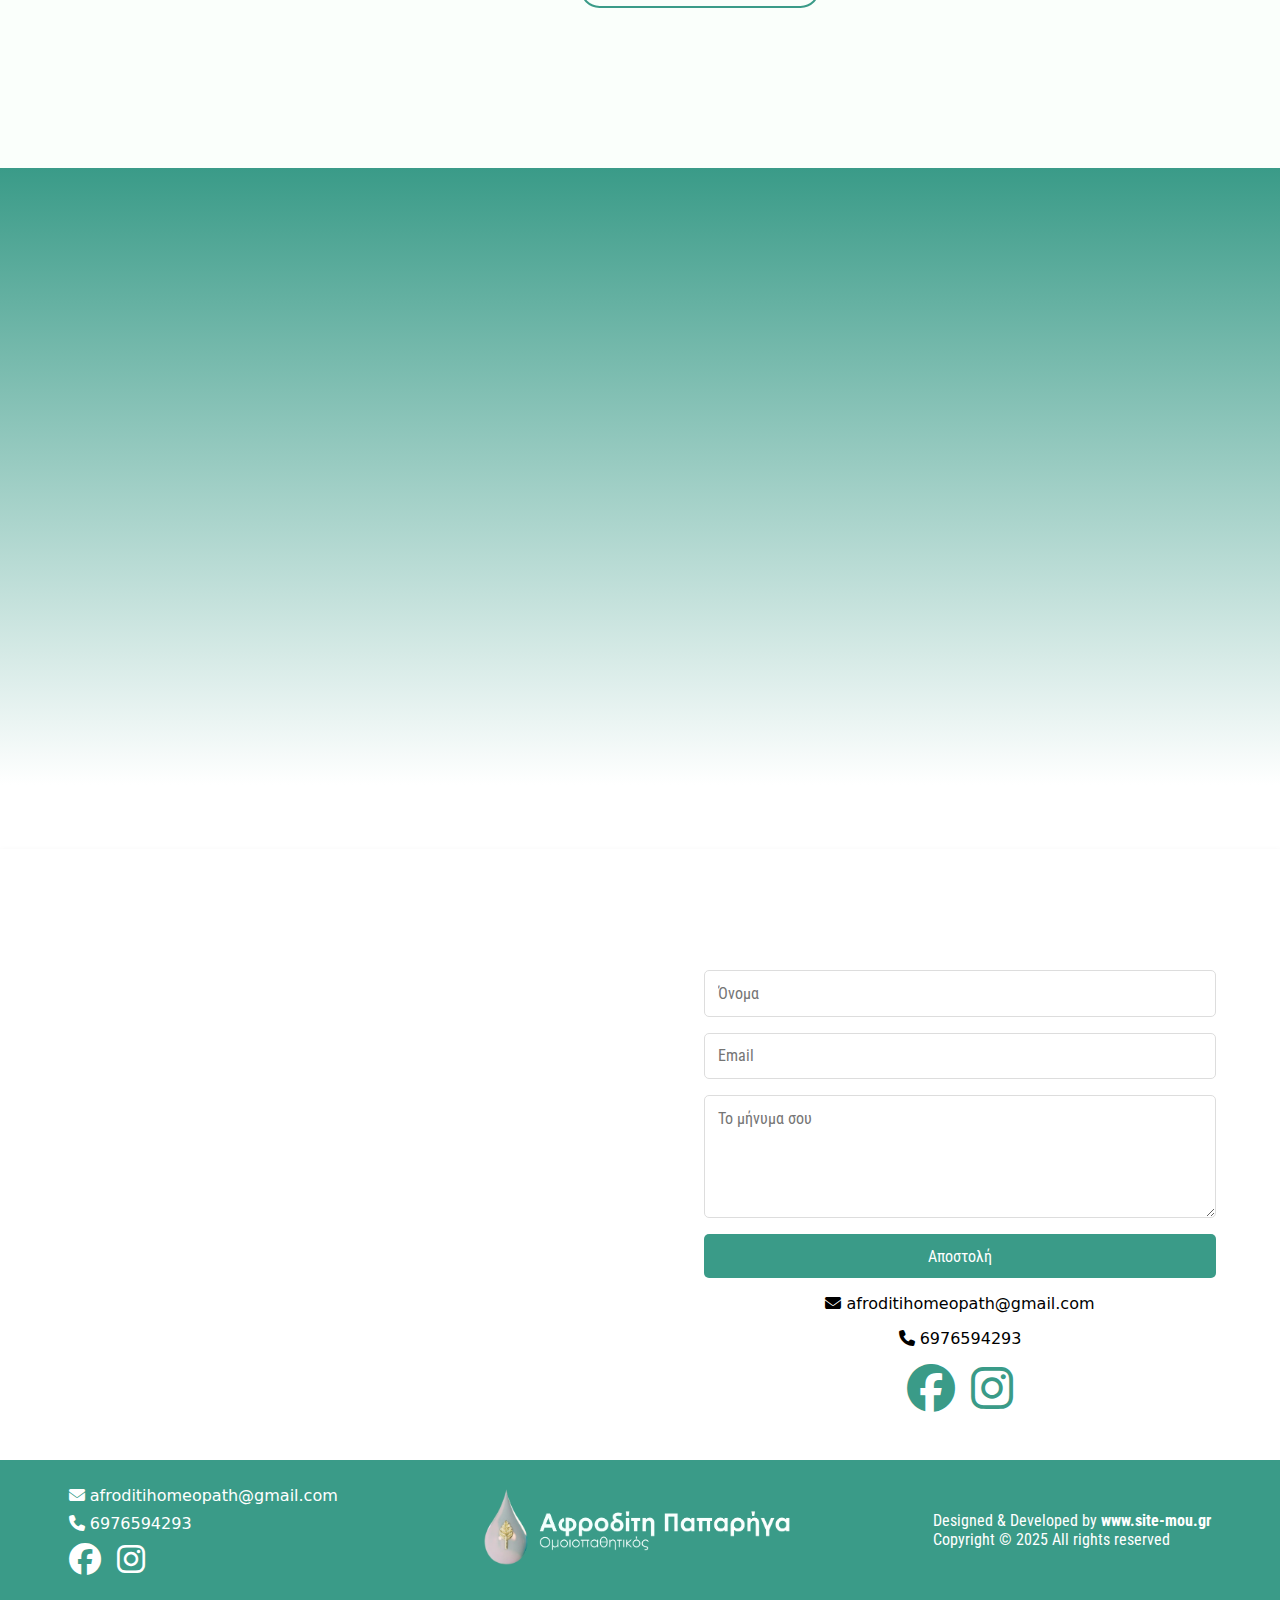
==== commit 9f487bb2: "final content" ====
--- a/index.html
+++ b/index.html
@@ -2,55 +2,55 @@
 <html lang="en">
 <head>
         <!-- SEO Meta Tags -->
-    <title>Ομοιοπαθητικός Αφροδίτη Παπαρήγα - Φυσικές Θεραπείες & Ολιστική Υγεία</title>
+    <title>Αφροδίτη Παπαρήγα | Ομοιοπαθητικός</title>
     <meta name="description" content="Η Αφροδίτη Παπαρήγα, εξειδικευμένη ομοιοπαθητικός, προσφέρει φυσικές θεραπείες και εξατομικευμένη φροντίδα για την αποκατάσταση της υγείας σας. Κλείστε ραντεβού σήμερα!">
     <meta name="keywords" content="ομοιοπαθητικός, φυσικές θεραπείες, ομοιοπαθητική, ολιστική υγεία, Αθήνα">
     <meta name="author" content="Αφροδίτη Παπαρήγα">
 
     <!-- Open Graph / Facebook -->
     <meta property="og:type" content="website">
-    <meta property="og:url" content="https://homeopath-afroditi.netlify.app/">
+    <meta property="og:url" content="https://www.omoiopathitikospapariga.gr/">
     <meta property="og:title" content="Ομοιοπαθητικός Αφροδίτη Παπαρήγα - Φυσικές Θεραπείες & Ολιστική Υγεία">
     <meta property="og:description" content="Εξειδικευμένη ομοιοπαθητικός, προσφέροντας εξατομικευμένες θεραπείες για τη φυσική αποκατάσταση της ισορροπίας του οργανισμού.">
-    <meta property="og:image" content="https://homeopath-afroditi.netlify.app/images/logo3.png">
+    <meta property="og:image" content="https://www.omoiopathitikospapariga.gr/images/logo3.png">
     <meta property="og:locale" content="el_GR">
     <meta property="og:site_name" content="Homeopath Afroditi">
 
     <!-- Twitter -->
     <meta property="twitter:card" content="summary_large_image">
-    <meta property="twitter:url" content="https://homeopath-afroditi.netlify.app/">
+    <meta property="twitter:url" content="https://www.omoiopathitikospapariga.gr/">
     <meta property="twitter:title" content="Ομοιοπαθητικός Αφροδίτη Παπαρήγα - Φυσικές Θεραπείες & Ολιστική Υγεία">
     <meta property="twitter:description" content="Εξειδικευμένη ομοιοπαθητικός, προσφέροντας εξατομικευμένες θεραπείες για τη φυσική αποκατάσταση της ισορροπίας του οργανισμού.">
-    <meta property="twitter:image" content="https://homeopath-afroditi.netlify.app/images/logo3.png">
+    <meta property="twitter:image" content="https://www.omoiopathitikospapariga.gr/images/logo3.png">
 
     <!-- Structured Data -->
     <script type="application/ld+json">
-    {
-    "@context": "http://schema.org",
-    "@type": "LocalBusiness",
-    "name": "Αφροδίτη Παπαρήγα",
-    "jobTitle": "Ομοιοπαθητικός",
-    "description": "Εξειδικευμένη ομοιοπαθητικός με εμπειρία στην ολιστική προσέγγιση της υγείας, προσφέροντας εξατομικευμένες θεραπείες για τη φυσική αποκατάσταση της ισορροπίας του οργανισμού.",
-    "email": "afroditihomeopath@gmail.com",
-    "telephone": "+306976594293",
-    "url": "https://homeopath-afroditi.netlify.app/",
-    "sameAs": [
-        "https://www.instagram.com/homeopath_afroditi/",
-        "https://www.facebook.com/profile.php?id=100091454679012"
-    ],
-    "address": {
-        "@type": "PostalAddress",
-        "addressLocality": "Αθήνα",
-        "addressCountry": "GR"
-    }
-    }
+        {
+        "@context": "http://schema.org",
+        "@type": "LocalBusiness",
+        "name": "Αφροδίτη Παπαρήγα",
+        "jobTitle": "Ομοιοπαθητικός",
+        "description": "Εξειδικευμένη ομοιοπαθητικός με εμπειρία στην ολιστική προσέγγιση της υγείας, προσφέροντας εξατομικευμένες θεραπείες για τη φυσική αποκατάσταση της ισορροπίας του οργανισμού.",
+        "email": "afroditihomeopath@gmail.com",
+        "telephone": "+306976594293",
+        "url": "https://www.omoiopathitikospapariga.gr/",
+        "sameAs": [
+            "https://www.instagram.com/homeopath_afroditi/",
+            "https://www.facebook.com/profile.php?id=100091454679012"
+        ],
+        "address": {
+            "@type": "PostalAddress",
+            "addressLocality": "Αθήνα",
+            "addressCountry": "GR"
+        }
+        }
     </script>
 
     <!-- Breadcrumb Schema -->
     <script src="breadcrumb-schema.js"></script>
 
     <!-- Sitemap and Robots -->
-    <link rel="sitemap" type="application/xml" title="Sitemap" href="https://homeopath-afroditi.netlify.app/sitemap.xml">
+    <link rel="sitemap" type="application/xml" title="Sitemap" href="https://www.omoiopathitikospapariga.gr/sitemap.xml">
     <meta name="robots" content="index, follow">
 
     <!-- Favicon -->
@@ -163,9 +163,9 @@
             <a href="contact.html"><button class="hero-button">Κλείστε Ραντεβού</button></a>
         </div>
         <div class="hero-right">
-            <div class="photo active" style="background-image: url('/images/homeopathy_hero4.jpg');"></div>
-            <div class="photo" style="background-image: url('/images/homeopathy_hero5.jpg');"></div>
-            <div class="photo" style="background-image: url('/images/homeopathy_hero6.jpg');"></div>
+            <div class="photo active" style="background-image: url('/images/homeopathy_hero4.webp');"></div>
+            <div class="photo" style="background-image: url('/images/homeopathy_hero5.webp');"></div>
+            <div class="photo" style="background-image: url('/images/homeopathy_hero6.webp');"></div>
         </div>
         <div class="hero-contact">
             <div class="hero-contact-details">
@@ -197,7 +197,7 @@
 
     <section class="about">
         <div class="about-container">
-            <img src="images/profile.jpg" alt="Αφροδίτη Παπαρήγα profile photo">
+            <img src="images/profile.webp" alt="Αφροδίτη Παπαρήγα profile photo">
             <div class="liga-logia"> 
                 <h2>Σχετικά με εμένα</h2>
                 <p>Καλώς ήρθατε! Είμαι η Αφροδίτη Παπαρήγα και είναι μεγάλη μου χαρά να σας
@@ -280,11 +280,11 @@
             <div class="form-container">
                 
                 <h2>Στείλτε μας μήνυμα</h2>
-                <form name="contact" method="POST" data-netlify="true">
+                <form action="submit" name="home-contact" method="POST" netlify>
                     <input type="text" name="name" placeholder="Όνομα" required>
                     <input type="email" name="email" placeholder="Email" required>
                     <textarea name="message" rows="5" placeholder="Το μήνυμα σου" required></textarea>
-                    <button type="submit">Αποστολή</button>
+                    <button>Αποστολή</button>
                 </form>
                 <div class="social-container">
                     <p><i class="fas fa-envelope"></i> afroditihomeopath@gmail.com</p>
--- a/styles.css
+++ b/styles.css
@@ -728,6 +728,9 @@
 .tab h3{
     margin-bottom: 1rem;
 }
+.tab h5{
+    color: rgb(51, 51, 51);
+}
 .tab h6{
     color: #3A9B88;
     transition: all 0.3s ease;
@@ -752,21 +755,21 @@
 .image-container{
     height: 200px;
     width: 100%;
-    background-image: url(images/homeopathy.png);
+    background-image: url(images/homeopathy.webp);
     background-size: cover;
     background-position: center;
 }
 .image-container1{
     height: 200px;
     width: 100%;
-    background-image: url(images/Gemotherapy.jpg);
+    background-image: url(images/Gemotherapy.webp);
     background-size: cover;
     background-position: center;
 }
 .image-container2{
     height: 200px;
     width: 100%;
-    background-image: url(images/reiki.png);
+    background-image: url(images/reiki.webp);
     background-size: cover;
     background-position: center;
 }
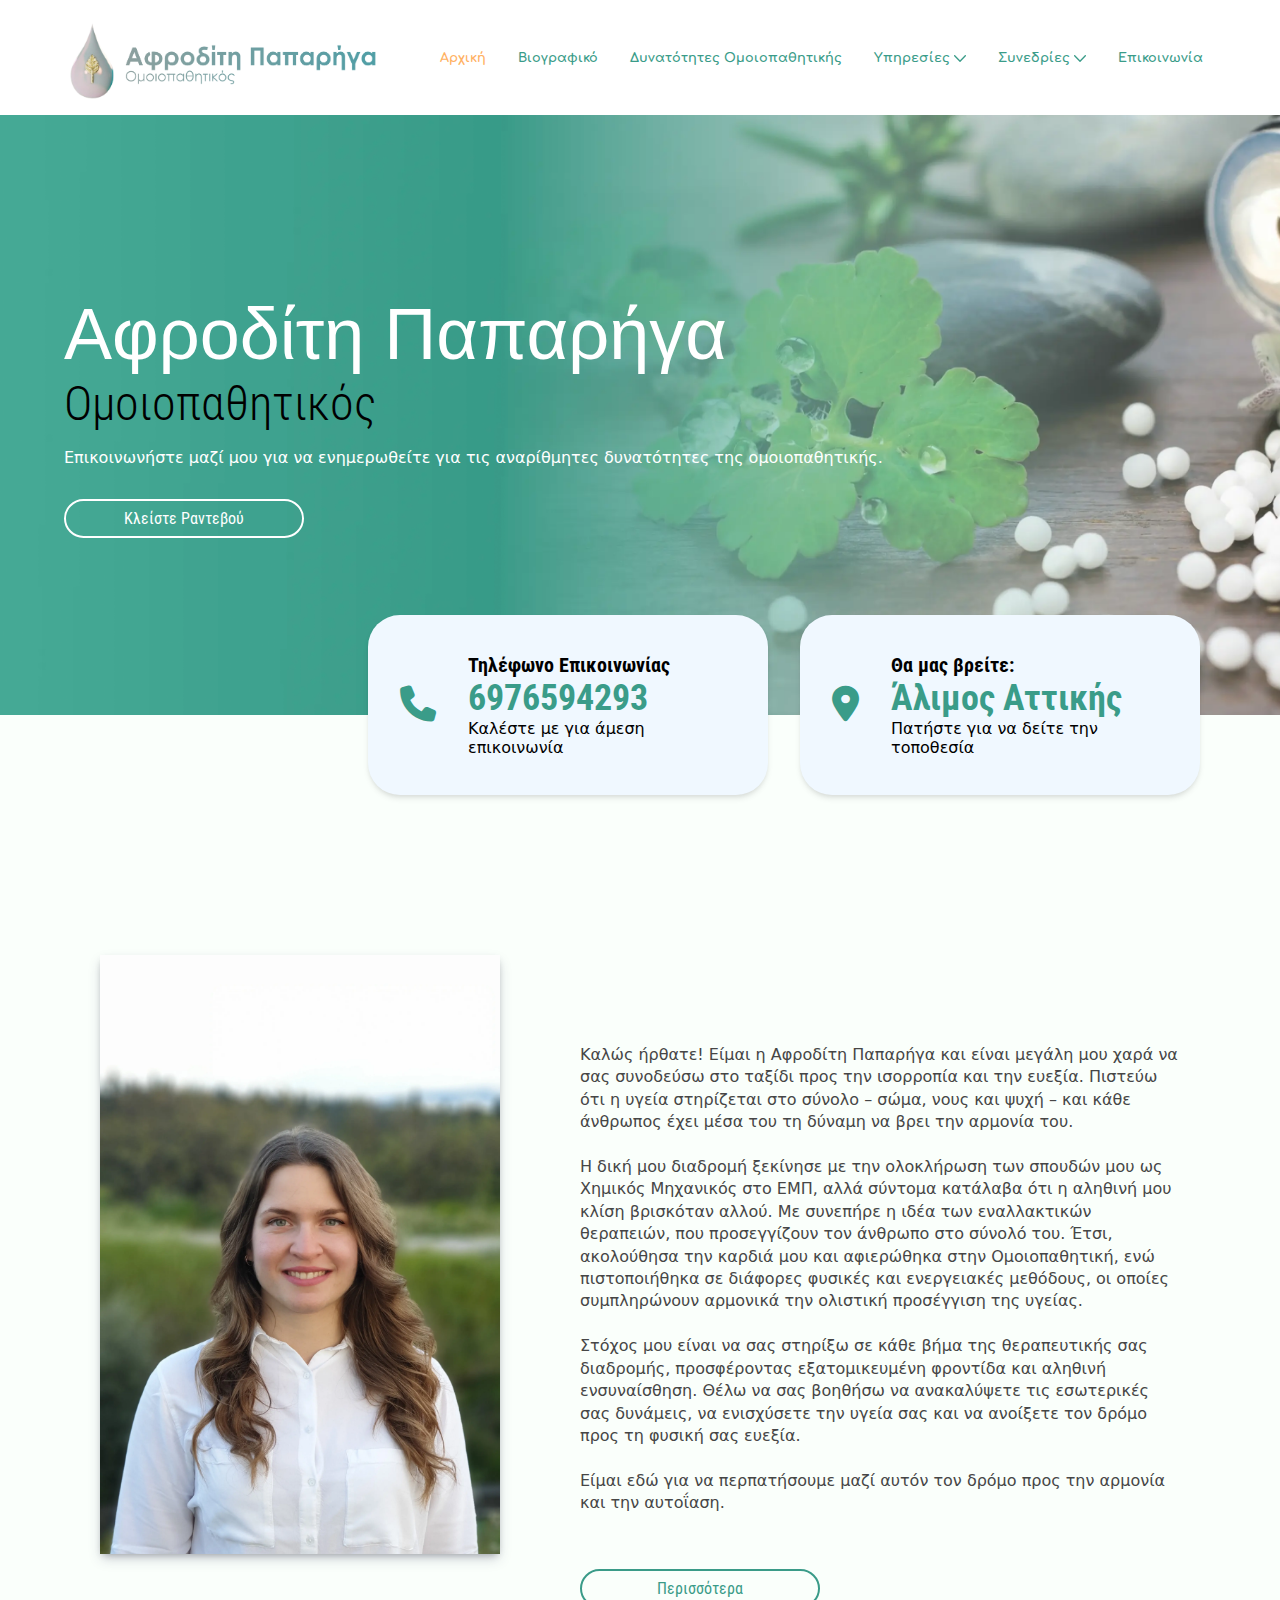
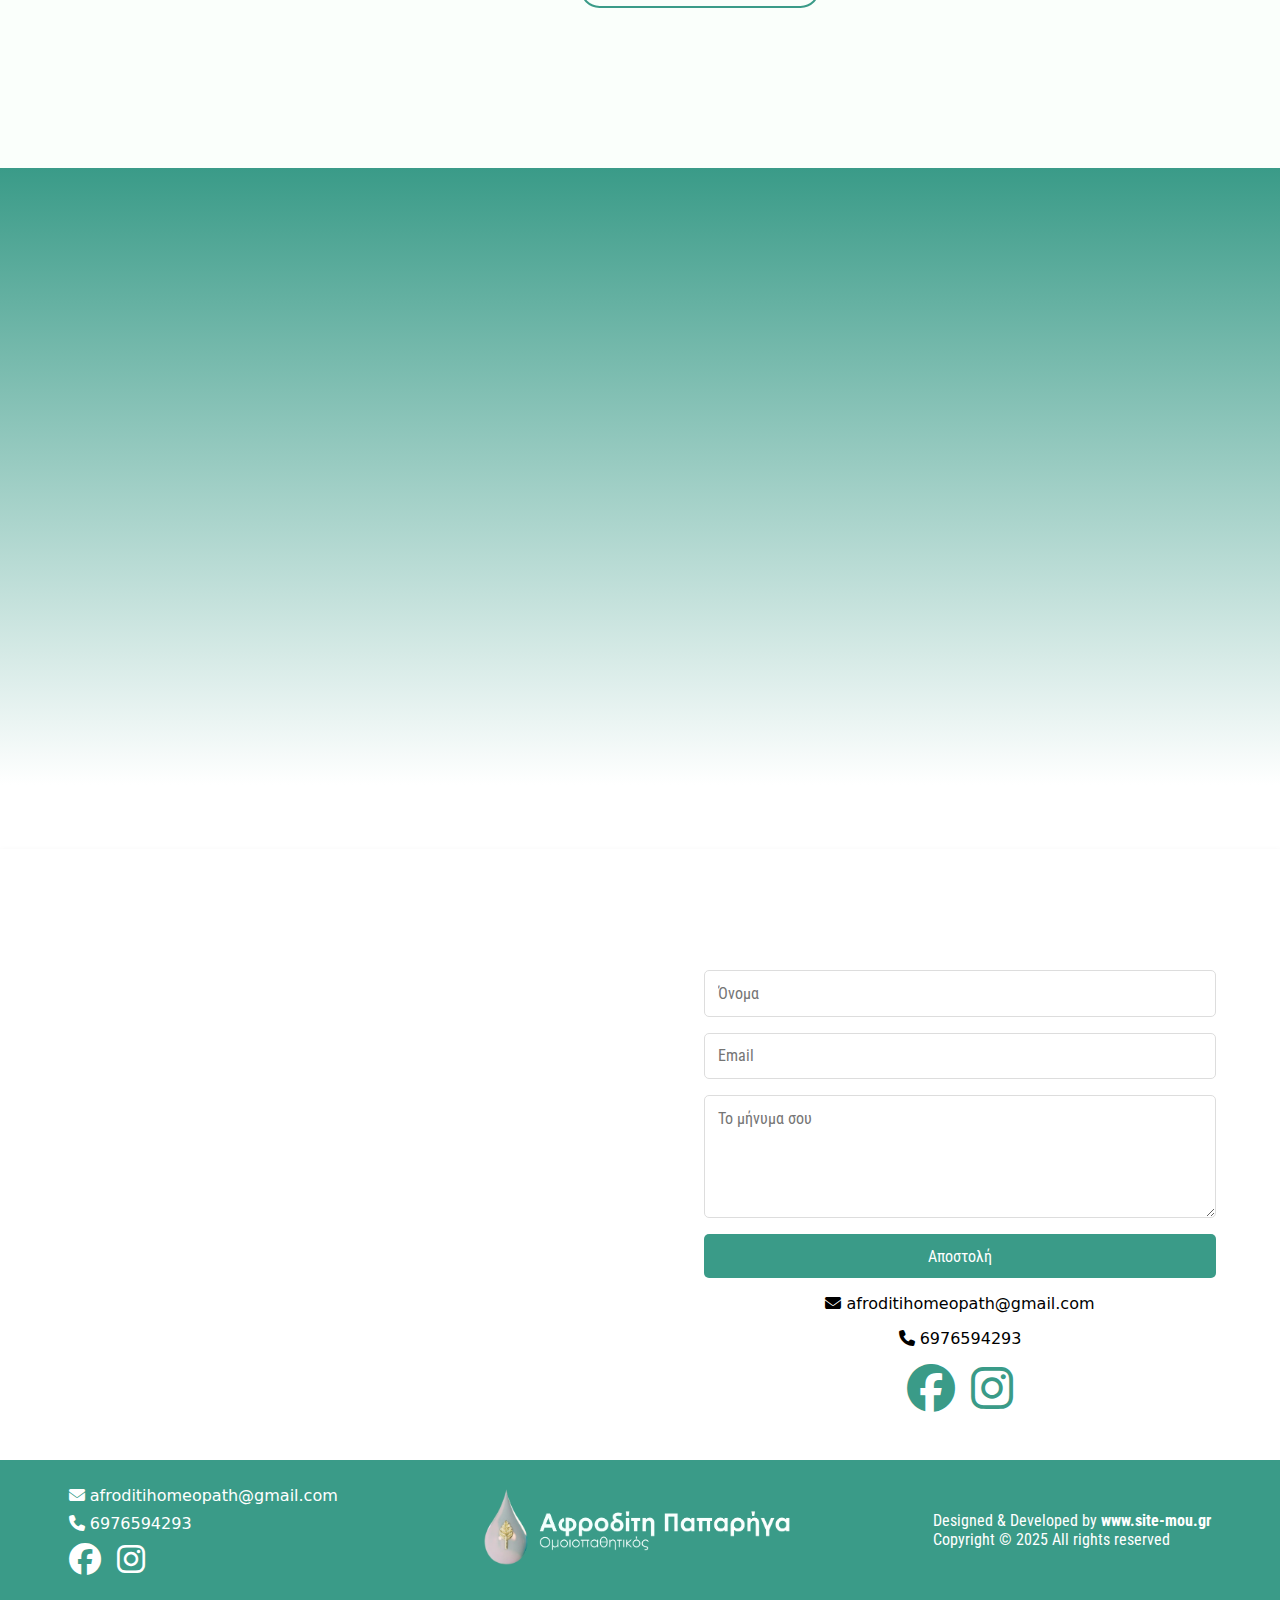
==== commit 1c7af761: "seo" ====
--- a/index.html
+++ b/index.html
@@ -202,7 +202,7 @@
                 <h2>Σχετικά με εμένα</h2>
                 <p>Καλώς ήρθατε! Είμαι η Αφροδίτη Παπαρήγα και είναι μεγάλη μου χαρά να σας
                     συνοδεύσω στο ταξίδι προς την ισορροπία και την ευεξία. Πιστεύω ότι η υγεία
-                    στηρίζεται στο σύνολο – σώμα, νου και ψυχή – και κάθε άνθρωπος έχει μέσα του τη
+                    στηρίζεται στο σύνολο – σώμα, νους και ψυχή – και κάθε άνθρωπος έχει μέσα του τη
                     δύναμη να βρει την αρμονία του.
                     <br><br>
                     Η δική μου διαδρομή ξεκίνησε με την ολοκλήρωση των σπουδών μου ως Χημικός
@@ -307,7 +307,7 @@
                 <a href="https://www.instagram.com/homeopath_afroditi/" class="social-icon" aria-label="Instagram"><i class="fab fa-instagram"></i></a>
             </div>
         </div>
-        <a href="index.html"><img src="images/logo_white.png" alt="Αφροδίτη Παπαρήγα λευκό logo" class="footer-logo"></a>
+        <a href="index.html"><img src="images/logo_white.png" alt="Αφροδίτη Παπαρήγα λευκό Λογότυπο" class="footer-logo"></a>
 
         <div class="footer-rights">
             <div class="copy">Designed & Developed by <a href="https://www.site-mou.gr/"><b>www.site-mou.gr</b></a>            </div>
